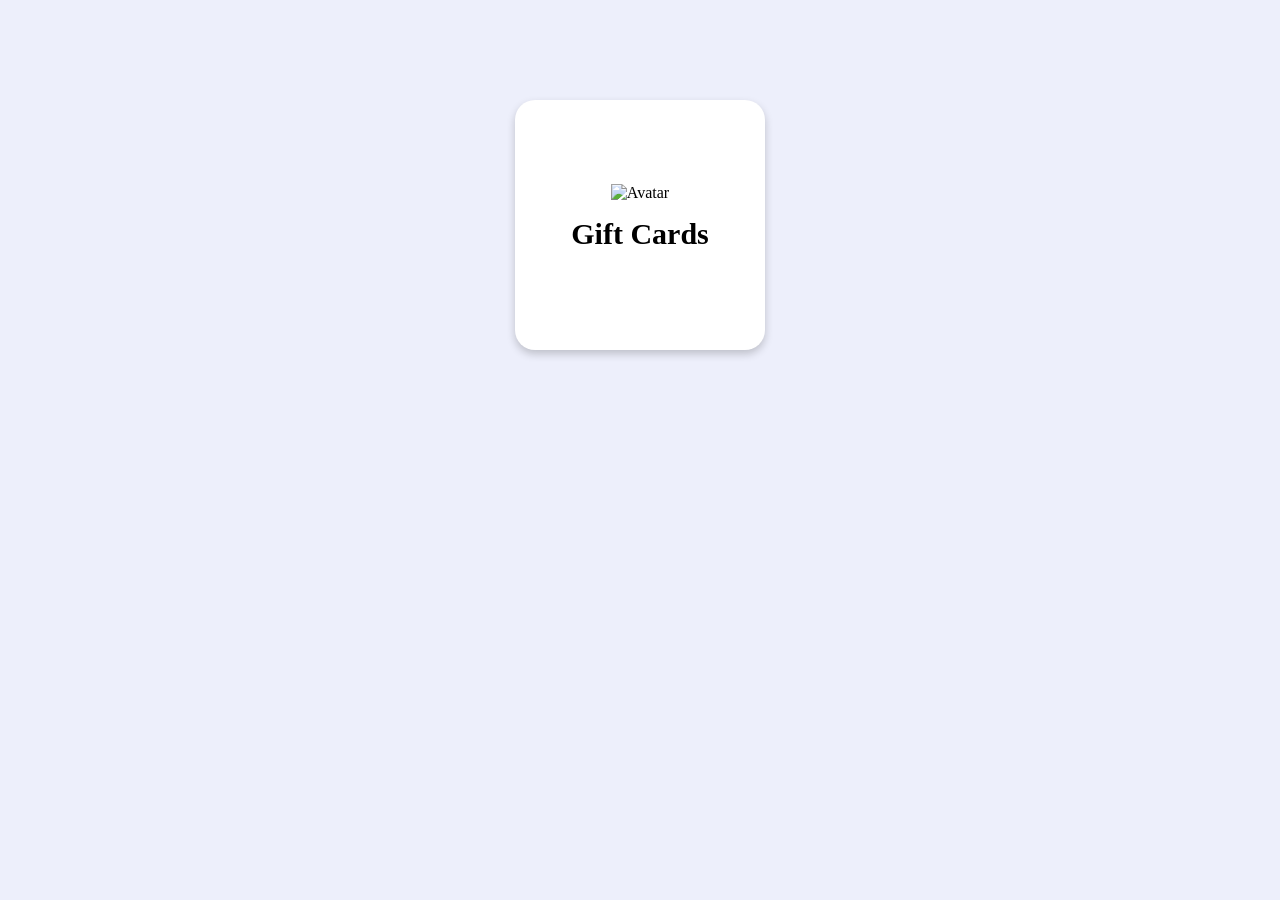
==== index.html @ 31a304d3 "Create index.html" ====
<!DOCTYPE html>
<html lang="en">
<head>
    <meta charset="UTF-8">
      <meta name="keywords" content="gift, giftcard, card, skullcandy, titan, fastrack"> 
    <meta name="viewport" content="width=device-width, initial-scale=1.0">
    <title>Home</title>
    <style>
        .card {
            /* Add shadows to create the "card" effect */
            box-shadow: 0 4px 8px 0 rgba(0,0,0,0.2);
            background-color: white;
            border-radius: 20px;
            transition: 0.3s;
            width: 250px;
            height: 250px;
            align-content: center;
        }

        /* On mouse-over, add a deeper shadow */
        .card:hover {
            box-shadow: 0 8px 16px 0 rgba(0,0,0,0.2);
        }

        /* Add some padding inside the card container */
        .container {
            padding: 5px;
        }

        a{
            text-decoration: none;
            color: inherit;
            
        }
    </style>
    <script async src="https://pagead2.googlesyndication.com/pagead/js/adsbygoogle.js?client=ca-pub-2944777052556576"
     crossorigin="anonymous"></script>
</head>
<body style="background-color: rgba(212, 215, 246, 0.4);">
    <div style="margin-top: 100px;">

    </div>
    <center>
        <a href="giftcards">
            <div class="card">
                <img src="./giftcards.jpg" alt="Avatar" style="width:200px">
                <div class="container">
                  <h4 style="font-size: 30px; margin: 10px;"><b>Gift Cards</b></h4>
                </div>
            </div>
        </a>
    </center>
</body>
</html>
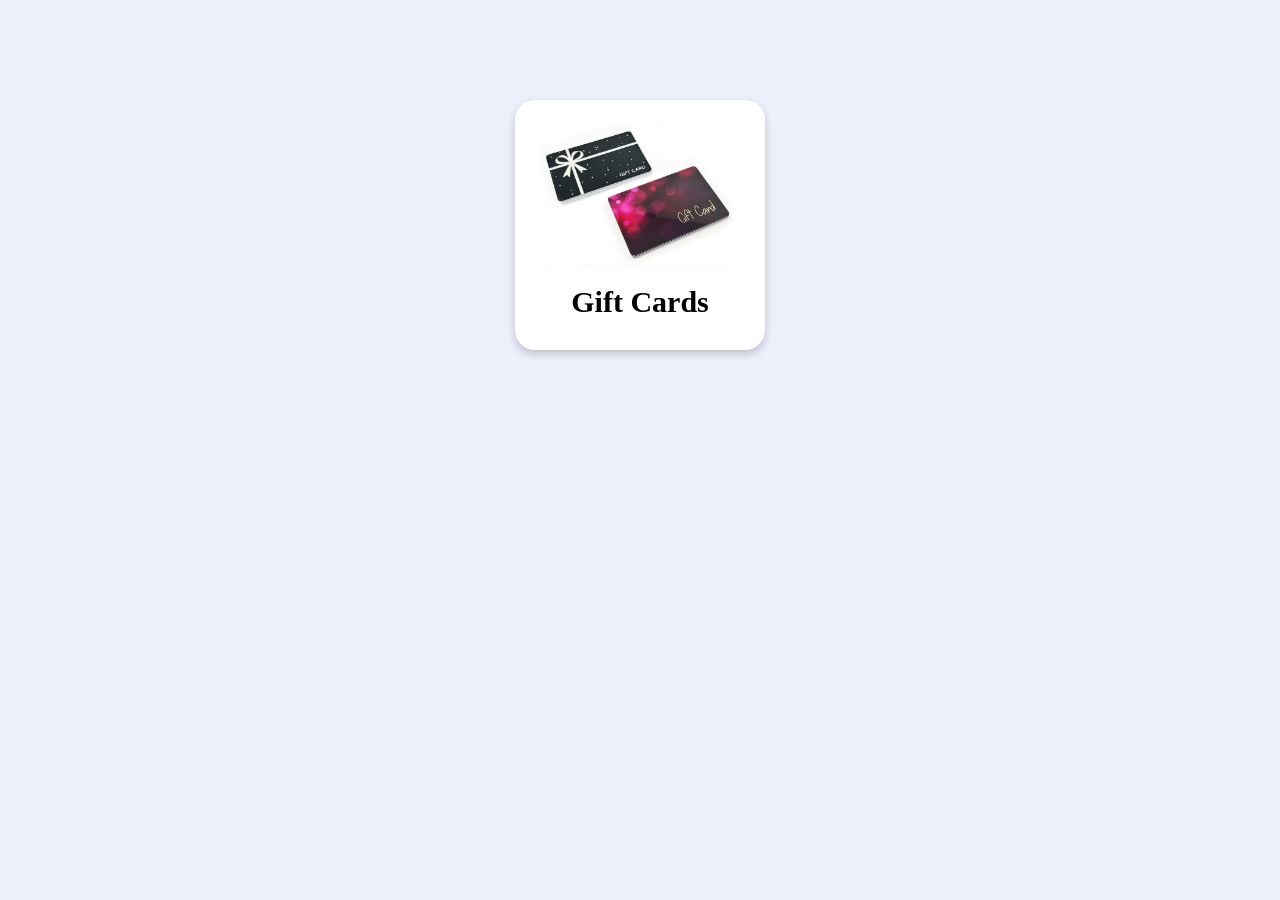
==== commit febed856: "Update index.html google-site-verification" ====
--- a/index.html
+++ b/index.html
@@ -4,6 +4,7 @@
     <meta charset="UTF-8">
       <meta name="keywords" content="gift, giftcard, card, skullcandy, titan, fastrack"> 
     <meta name="viewport" content="width=device-width, initial-scale=1.0">
+    <meta name="google-site-verification" content="vvWhkiwkCOusl-bg4lA3y7gsYu_VRQpP6DKQH3DzeG4" />
     <title>Home</title>
     <style>
         .card {
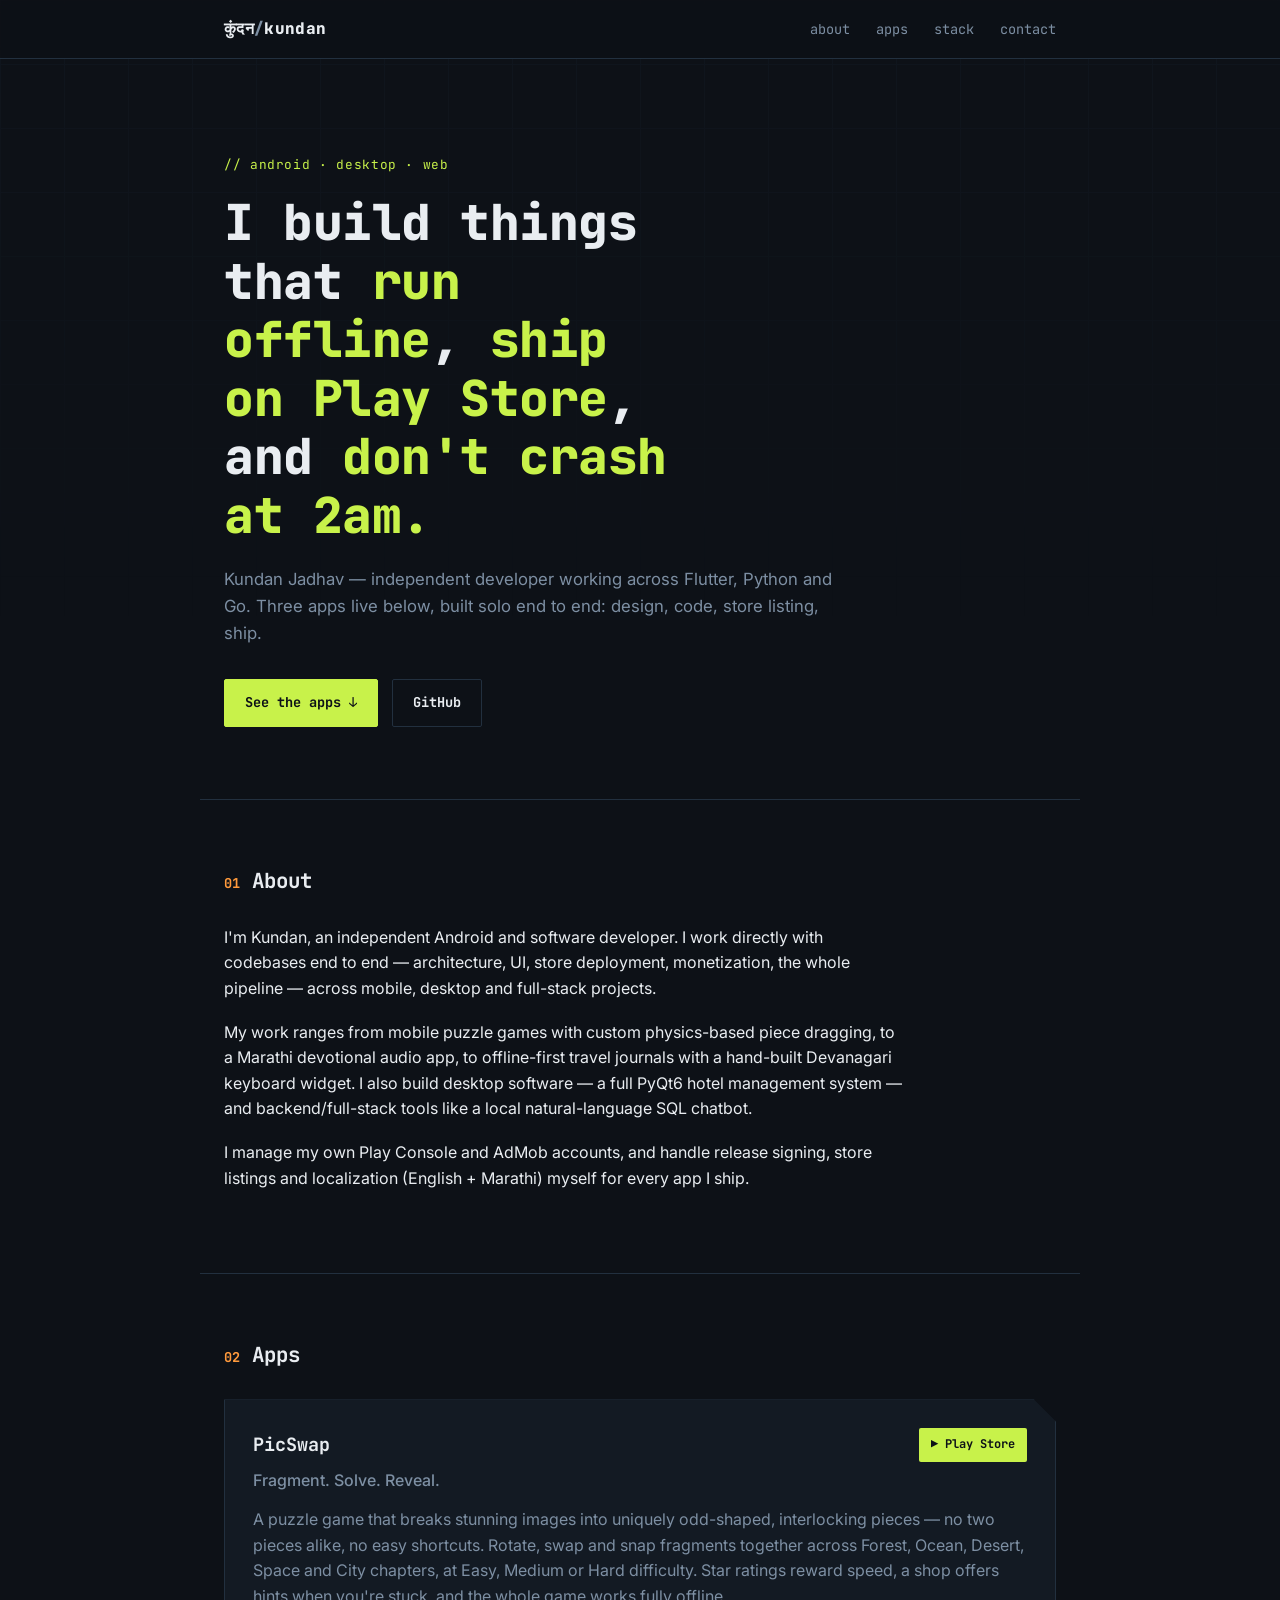
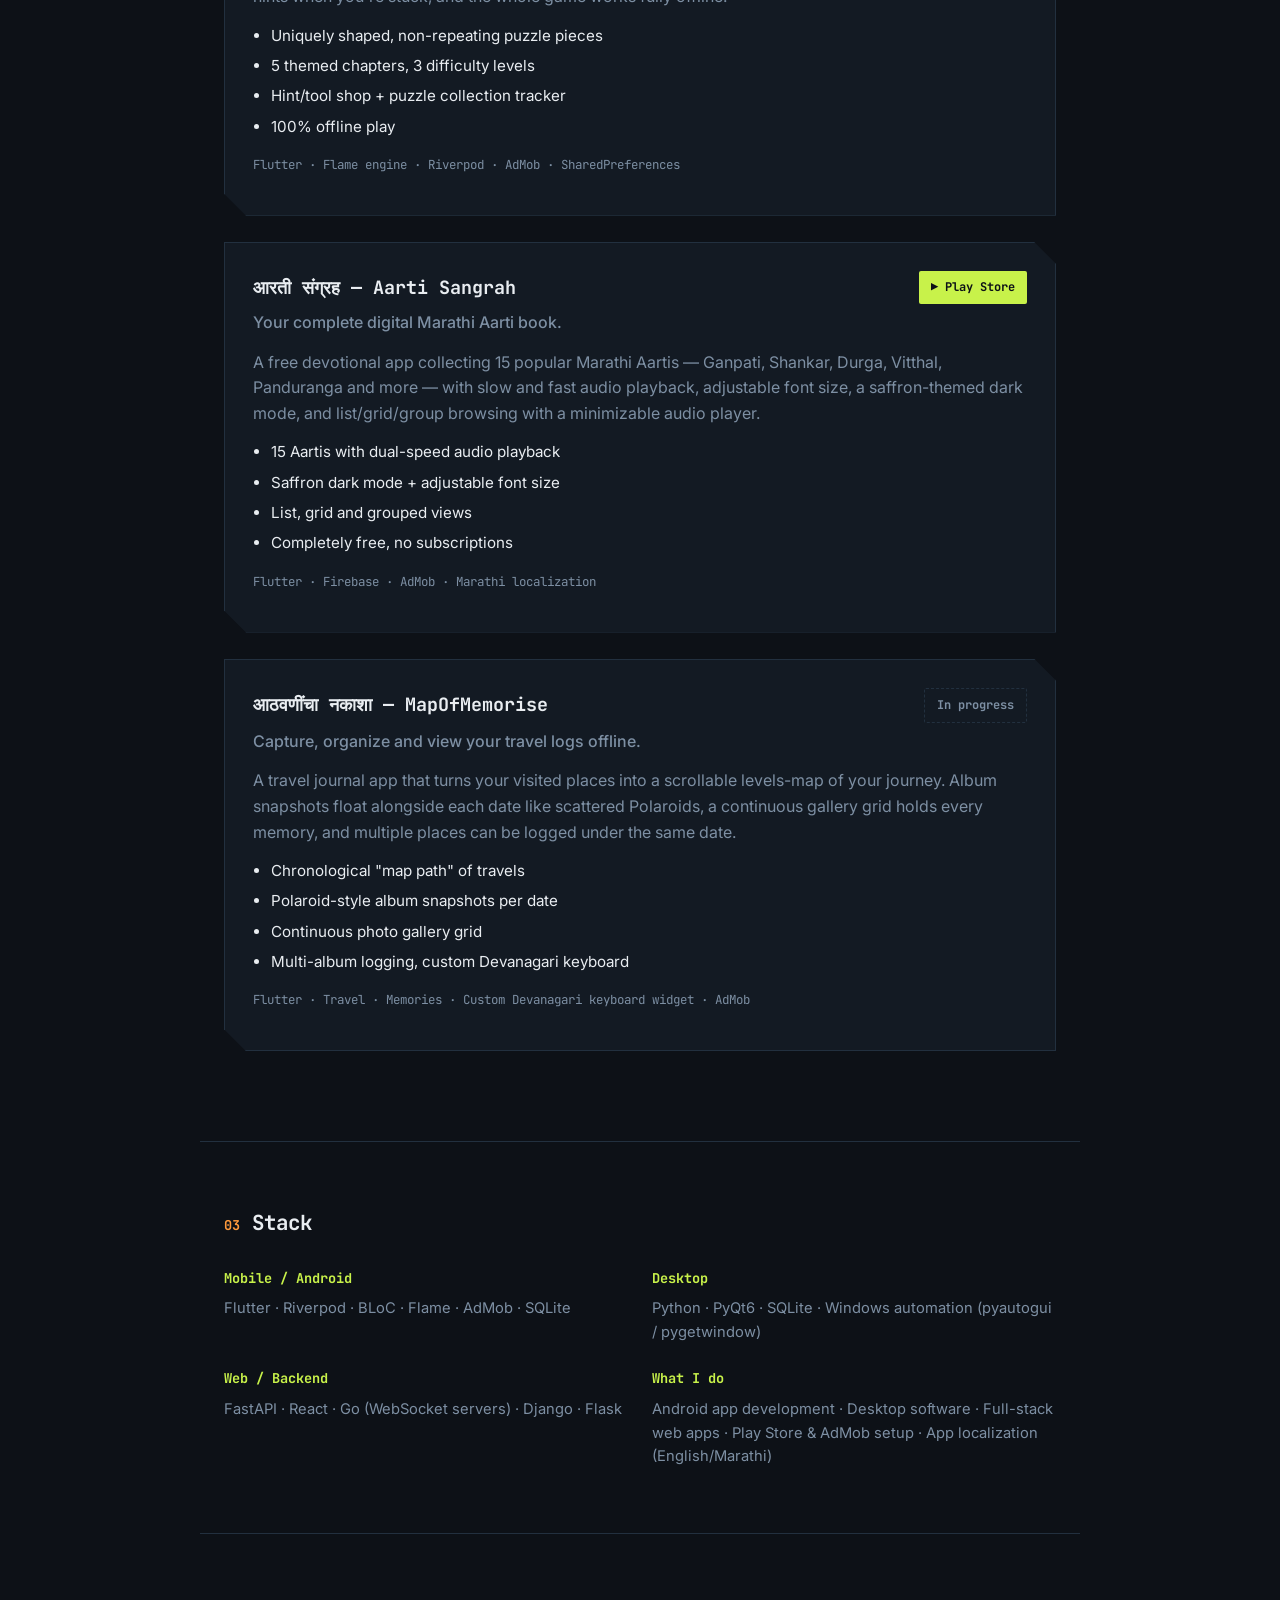
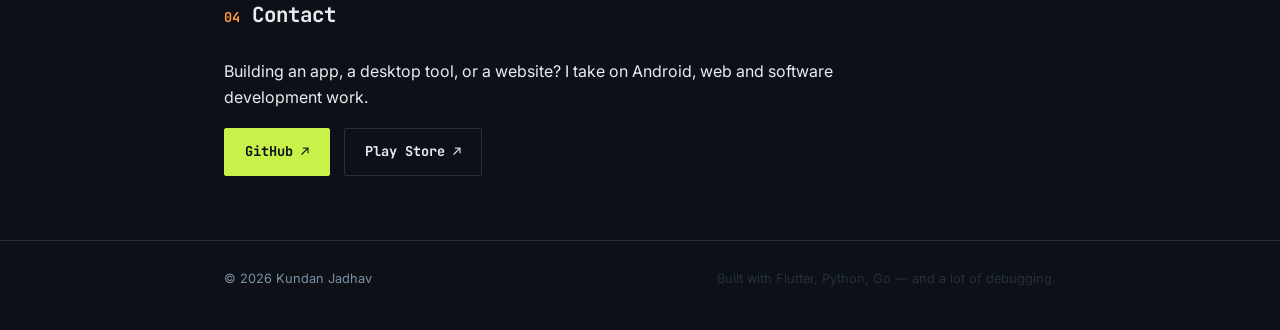
==== commit 26115c7c: "Add files via upload" ====
--- a/index.html
+++ b/index.html
@@ -1,55 +1,175 @@
 <!DOCTYPE html>
 <html lang="en">
+
 <head>
-    <meta charset="UTF-8">
-      <meta name="keywords" content="gift, giftcard, card, skullcandy, titan, fastrack"> 
-    <meta name="viewport" content="width=device-width, initial-scale=1.0">
-    <meta name="google-site-verification" content="vvWhkiwkCOusl-bg4lA3y7gsYu_VRQpP6DKQH3DzeG4" />
-    <title>Home</title>
-    <style>
-        .card {
-            /* Add shadows to create the "card" effect */
-            box-shadow: 0 4px 8px 0 rgba(0,0,0,0.2);
-            background-color: white;
-            border-radius: 20px;
-            transition: 0.3s;
-            width: 250px;
-            height: 250px;
-            align-content: center;
-        }
+  <meta charset="UTF-8">
+  <meta name="viewport" content="width=device-width, initial-scale=1.0">
+  <title>Kundan Jadhav — App & Software Developer</title>
+  <meta name="description"
+    content="Kundan Jadhav builds Android apps, websites, and desktop software. Flutter, Python, Go. See PicSwap, Aarti Sangrah, and MapOfMemorise.">
+  <link rel="stylesheet" href="style.css">
+</head>
 
-        /* On mouse-over, add a deeper shadow */
-        .card:hover {
-            box-shadow: 0 8px 16px 0 rgba(0,0,0,0.2);
-        }
+<body>
 
-        /* Add some padding inside the card container */
-        .container {
-            padding: 5px;
-        }
+  <div class="grid-bg" aria-hidden="true"></div>
 
-        a{
-            text-decoration: none;
-            color: inherit;
-            
-        }
-    </style>
-    <script async src="https://pagead2.googlesyndication.com/pagead/js/adsbygoogle.js?client=ca-pub-2944777052556576"
-     crossorigin="anonymous"></script>
-</head>
-<body style="background-color: rgba(212, 215, 246, 0.4);">
-    <div style="margin-top: 100px;">
+  <header class="site-header">
+    <div class="wrap header-row">
+      <span class="brand">कुंदन<span class="brand-dim">/</span>kundan</span>
+      <nav>
+        <a href="#about">about</a>
+        <a href="#apps">apps</a>
+        <a href="#stack">stack</a>
+        <a href="#contact">contact</a>
+      </nav>
+    </div>
+  </header>
 
+  <main>
+
+    <section class="hero wrap">
+      <p class="eyebrow">// android · desktop · web</p>
+      <h1>I build things that <span class="hl">run offline</span>,
+        <span class="hl">ship on Play Store</span>,
+        and <span class="hl">don't crash at 2am.</span>
+      </h1>
+      <p class="hero-sub">Kundan Jadhav — independent developer working across Flutter, Python and Go.
+        Three apps live below, built solo end to end: design, code, store listing, ship.</p>
+      <div class="hero-links">
+        <a class="btn" href="#apps">See the apps ↓</a>
+        <a class="btn btn-ghost" href="https://github.com/kundan-jadhav2001" target="_blank" rel="noopener">GitHub</a>
+      </div>
+    </section>
+
+    <section id="about" class="section wrap">
+      <h2><span class="num">01</span> About</h2>
+      <p class="lead">
+        I'm Kundan, an independent Android and software developer. I work directly with
+        codebases end to end — architecture, UI, store deployment, monetization, the whole
+        pipeline — across mobile, desktop and full-stack projects.
+      </p>
+      <p class="lead">
+        My work ranges from mobile puzzle games with custom physics-based piece dragging,
+        to a Marathi devotional audio app, to offline-first travel journals with a
+        hand-built Devanagari keyboard widget. I also build desktop software — a full
+        PyQt6 hotel management system — and backend/full-stack tools like a local
+        natural-language SQL chatbot.
+      </p>
+      <p class="lead">
+        I manage my own Play Console and AdMob accounts, and handle release signing,
+        store listings and localization (English + Marathi) myself for every app I ship.
+      </p>
+    </section>
+
+    <section id="apps" class="section wrap">
+      <h2><span class="num">02</span> Apps</h2>
+
+      <article class="app-card">
+        <div class="app-card-top">
+          <h3>PicSwap</h3>
+          <a class="play-badge" href="https://play.google.com/store/apps/details?id=com.kundan.picswap" target="_blank"
+            rel="noopener">▶ Play Store</a>
+        </div>
+        <p class="tagline">Fragment. Solve. Reveal.</p>
+        <p>A puzzle game that breaks stunning images into uniquely odd-shaped, interlocking
+          pieces — no two pieces alike, no easy shortcuts. Rotate, swap and snap fragments
+          together across Forest, Ocean, Desert, Space and City chapters, at Easy, Medium
+          or Hard difficulty. Star ratings reward speed, a shop offers hints when you're
+          stuck, and the whole game works fully offline.</p>
+        <ul class="feature-list">
+          <li>Uniquely shaped, non-repeating puzzle pieces</li>
+          <li>5 themed chapters, 3 difficulty levels</li>
+          <li>Hint/tool shop + puzzle collection tracker</li>
+          <li>100% offline play</li>
+        </ul>
+        <p class="tech-tags">Flutter · Flame engine · Riverpod · AdMob · SharedPreferences</p>
+      </article>
+
+      <article class="app-card">
+        <div class="app-card-top">
+          <h3>आरती संग्रह — Aarti Sangrah</h3>
+          <a class="play-badge" href="https://play.google.com/store/apps/details?id=com.kundan.aarti_book"
+            target="_blank" rel="noopener">▶ Play Store</a>
+        </div>
+        <p class="tagline">Your complete digital Marathi Aarti book.</p>
+        <p>A free devotional app collecting 15 popular Marathi Aartis — Ganpati, Shankar,
+          Durga, Vitthal, Panduranga and more — with slow and fast audio playback, adjustable
+          font size, a saffron-themed dark mode, and list/grid/group browsing with a
+          minimizable audio player.</p>
+        <ul class="feature-list">
+          <li>15 Aartis with dual-speed audio playback</li>
+          <li>Saffron dark mode + adjustable font size</li>
+          <li>List, grid and grouped views</li>
+          <li>Completely free, no subscriptions</li>
+        </ul>
+        <p class="tech-tags">Flutter · Firebase · AdMob · Marathi localization</p>
+      </article>
+
+      <article class="app-card">
+        <div class="app-card-top">
+          <h3>आठवणींचा नकाशा — MapOfMemorise</h3>
+          <span class="play-badge play-badge-soon">In progress</span>
+        </div>
+        <p class="tagline">Capture, organize and view your travel logs offline.</p>
+        <p>A travel journal app that turns your visited places into a scrollable levels-map
+          of your journey. Album snapshots float alongside each date like scattered
+          Polaroids, a continuous gallery grid holds every memory, and multiple places
+          can be logged under the same date.</p>
+        <ul class="feature-list">
+          <li>Chronological "map path" of travels</li>
+          <li>Polaroid-style album snapshots per date</li>
+          <li>Continuous photo gallery grid</li>
+          <li>Multi-album logging, custom Devanagari keyboard</li>
+        </ul>
+        <p class="tech-tags">Flutter · Travel · Memories · Custom Devanagari keyboard widget · AdMob</p>
+      </article>
+
+    </section>
+
+    <section id="stack" class="section wrap">
+      <h2><span class="num">03</span> Stack</h2>
+      <div class="stack-grid">
+        <div class="stack-col">
+          <h4>Mobile / Android</h4>
+          <p>Flutter · Riverpod · BLoC · Flame · AdMob · SQLite</p>
+        </div>
+        <div class="stack-col">
+          <h4>Desktop</h4>
+          <p>Python · PyQt6 · SQLite · Windows automation (pyautogui / pygetwindow)</p>
+        </div>
+        <div class="stack-col">
+          <h4>Web / Backend</h4>
+          <p>FastAPI · React · Go (WebSocket servers) · Django · Flask</p>
+        </div>
+        <div class="stack-col">
+          <h4>What I do</h4>
+          <p>Android app development · Desktop software · Full-stack web apps ·
+            Play Store &amp; AdMob setup · App localization (English/Marathi)</p>
+        </div>
+      </div>
+    </section>
+
+    <section id="contact" class="section wrap">
+      <h2><span class="num">04</span> Contact</h2>
+      <p class="lead">Building an app, a desktop tool, or a website? I take on Android,
+        web and software development work.</p>
+      <div class="hero-links">
+        <a class="btn" href="https://github.com/kundan-jadhav2001" target="_blank" rel="noopener">GitHub ↗</a>
+        <a class="btn btn-ghost" href="https://play.google.com/store/apps/developer?id=Kundan+Jadhav" target="_blank"
+          rel="noopener">Play Store ↗</a>
+      </div>
+    </section>
+
+  </main>
+
+  <footer class="site-footer">
+    <div class="wrap">
+      <span>© 2026 Kundan Jadhav</span>
+      <span class="footer-dim">Built with Flutter, Python, Go — and a lot of debugging.</span>
     </div>
-    <center>
-        <a href="giftcards">
-            <div class="card">
-                <img src="./giftcards.jpg" alt="Avatar" style="width:200px">
-                <div class="container">
-                  <h4 style="font-size: 30px; margin: 10px;"><b>Gift Cards</b></h4>
-                </div>
-            </div>
-        </a>
-    </center>
+  </footer>
+
 </body>
-</html>
+
+</html>
--- a/style.css
+++ b/style.css
@@ -0,0 +1,237 @@
+@import url('https://fonts.googleapis.com/css2?family=JetBrains+Mono:wght@400;500;700;800&family=Inter:wght@400;500;600&display=swap');
+
+:root{
+  --ink:#0d1117;
+  --panel:#131a23;
+  --line:#22303f;
+  --paper:#e9edf1;
+  --dim:#7d8fa3;
+  --lime:#c8f24a;
+  --saffron:#ff9a3c;
+  --radius:2px;
+}
+
+*{box-sizing:border-box;}
+html{scroll-behavior:smooth;}
+
+body{
+  margin:0;
+  background:var(--ink);
+  color:var(--paper);
+  font-family:'Inter',sans-serif;
+  line-height:1.6;
+  -webkit-font-smoothing:antialiased;
+}
+
+h1,h2,h3,h4,.brand,.btn,.eyebrow,.num,.play-badge,.tech-tags,nav a{
+  font-family:'JetBrains Mono',monospace;
+}
+
+.wrap{
+  max-width:880px;
+  margin:0 auto;
+  padding:0 24px;
+}
+
+/* faint code-grid backdrop */
+.grid-bg{
+  position:fixed;
+  inset:0;
+  z-index:-1;
+  background-image:
+    linear-gradient(var(--line) 1px, transparent 1px),
+    linear-gradient(90deg, var(--line) 1px, transparent 1px);
+  background-size:64px 64px;
+  opacity:0.18;
+  mask-image:linear-gradient(to bottom, black, transparent 70%);
+}
+
+/* header */
+.site-header{
+  position:sticky;
+  top:0;
+  z-index:10;
+  backdrop-filter:blur(8px);
+  background:rgba(13,17,23,0.85);
+  border-bottom:1px solid var(--line);
+}
+.header-row{
+  display:flex;
+  justify-content:space-between;
+  align-items:center;
+  padding:16px 24px;
+}
+.brand{font-weight:800; font-size:1rem; letter-spacing:0.02em;}
+.brand-dim{color:var(--dim);}
+nav a{
+  color:var(--dim);
+  text-decoration:none;
+  margin-left:22px;
+  font-size:0.85rem;
+  transition:color 0.15s ease;
+}
+nav a:hover{color:var(--lime);}
+
+/* hero */
+.hero{
+  padding:96px 24px 72px;
+}
+.eyebrow{
+  color:var(--lime);
+  font-size:0.8rem;
+  letter-spacing:0.05em;
+  margin:0 0 18px;
+}
+h1{
+  font-size:clamp(2rem, 5vw, 3.1rem);
+  line-height:1.18;
+  margin:0 0 22px;
+  font-weight:800;
+  letter-spacing:-0.01em;
+  max-width:15ch;
+}
+.hl{color:var(--lime);}
+.hero-sub{
+  max-width:56ch;
+  color:var(--dim);
+  font-size:1.05rem;
+  margin:0 0 32px;
+}
+.hero-links{display:flex; gap:14px; flex-wrap:wrap;}
+.btn{
+  display:inline-block;
+  background:var(--lime);
+  color:var(--ink);
+  text-decoration:none;
+  padding:12px 20px;
+  border-radius:var(--radius);
+  font-weight:700;
+  font-size:0.85rem;
+  border:1px solid var(--lime);
+  transition:transform 0.15s ease, background 0.15s ease;
+}
+.btn:hover{transform:translateY(-2px);}
+.btn-ghost{
+  background:transparent;
+  color:var(--paper);
+  border:1px solid var(--line);
+}
+.btn-ghost:hover{border-color:var(--lime); color:var(--lime);}
+
+/* sections */
+.section{
+  padding:64px 24px;
+  border-top:1px solid var(--line);
+}
+h2{
+  font-size:1.3rem;
+  margin:0 0 28px;
+  display:flex;
+  align-items:baseline;
+  gap:12px;
+}
+.num{color:var(--saffron); font-size:0.85rem;}
+.lead{
+  color:var(--paper);
+  max-width:68ch;
+  margin:0 0 18px;
+  font-size:1rem;
+}
+
+/* app cards - clipped puzzle-piece corner as signature */
+.app-card{
+  background:var(--panel);
+  border:1px solid var(--line);
+  padding:28px 28px 26px;
+  margin-bottom:26px;
+  position:relative;
+  clip-path:polygon(0 0, calc(100% - 22px) 0, 100% 22px, 100% 100%, 22px 100%, 0 calc(100% - 22px));
+}
+.app-card-top{
+  display:flex;
+  justify-content:space-between;
+  align-items:center;
+  flex-wrap:wrap;
+  gap:10px;
+  margin-bottom:6px;
+}
+.app-card h3{
+  margin:0;
+  font-size:1.15rem;
+  color:var(--paper);
+}
+.tagline{
+  color:var(--lime);
+  font-weight:500;
+  margin:0 0 12px;
+}
+.app-card p{margin:0 0 14px; color:var(--dim);}
+.feature-list{
+  margin:0 0 16px;
+  padding-left:18px;
+  color:var(--paper);
+}
+.feature-list li{margin-bottom:6px; font-size:0.95rem;}
+.tech-tags{
+  font-size:0.78rem;
+  color:var(--saffron);
+  margin:0;
+}
+.play-badge{
+  color:var(--ink);
+  background:var(--lime);
+  text-decoration:none;
+  font-size:0.75rem;
+  font-weight:700;
+  padding:7px 12px;
+  border-radius:var(--radius);
+  white-space:nowrap;
+}
+.play-badge-soon{
+  background:transparent;
+  color:var(--dim);
+  border:1px dashed var(--line);
+}
+
+/* stack */
+.stack-grid{
+  display:grid;
+  grid-template-columns:repeat(2, 1fr);
+  gap:24px;
+}
+.stack-col h4{
+  color:var(--lime);
+  font-size:0.85rem;
+  margin:0 0 8px;
+}
+.stack-col p{
+  color:var(--dim);
+  margin:0;
+  font-size:0.92rem;
+}
+
+/* footer */
+.site-footer{
+  border-top:1px solid var(--line);
+  padding:28px 24px 40px;
+  font-size:0.8rem;
+  color:var(--dim);
+}
+.site-footer .wrap{
+  display:flex;
+  justify-content:space-between;
+  flex-wrap:wrap;
+  gap:8px;
+}
+.footer-dim{color:var(--line);}
+
+@media (max-width:640px){
+  .hero{padding:64px 20px 48px;}
+  .stack-grid{grid-template-columns:1fr;}
+  .app-card{padding:22px 20px;}
+}
+
+@media (prefers-reduced-motion:reduce){
+  html{scroll-behavior:auto;}
+  .btn{transition:none;}
+}
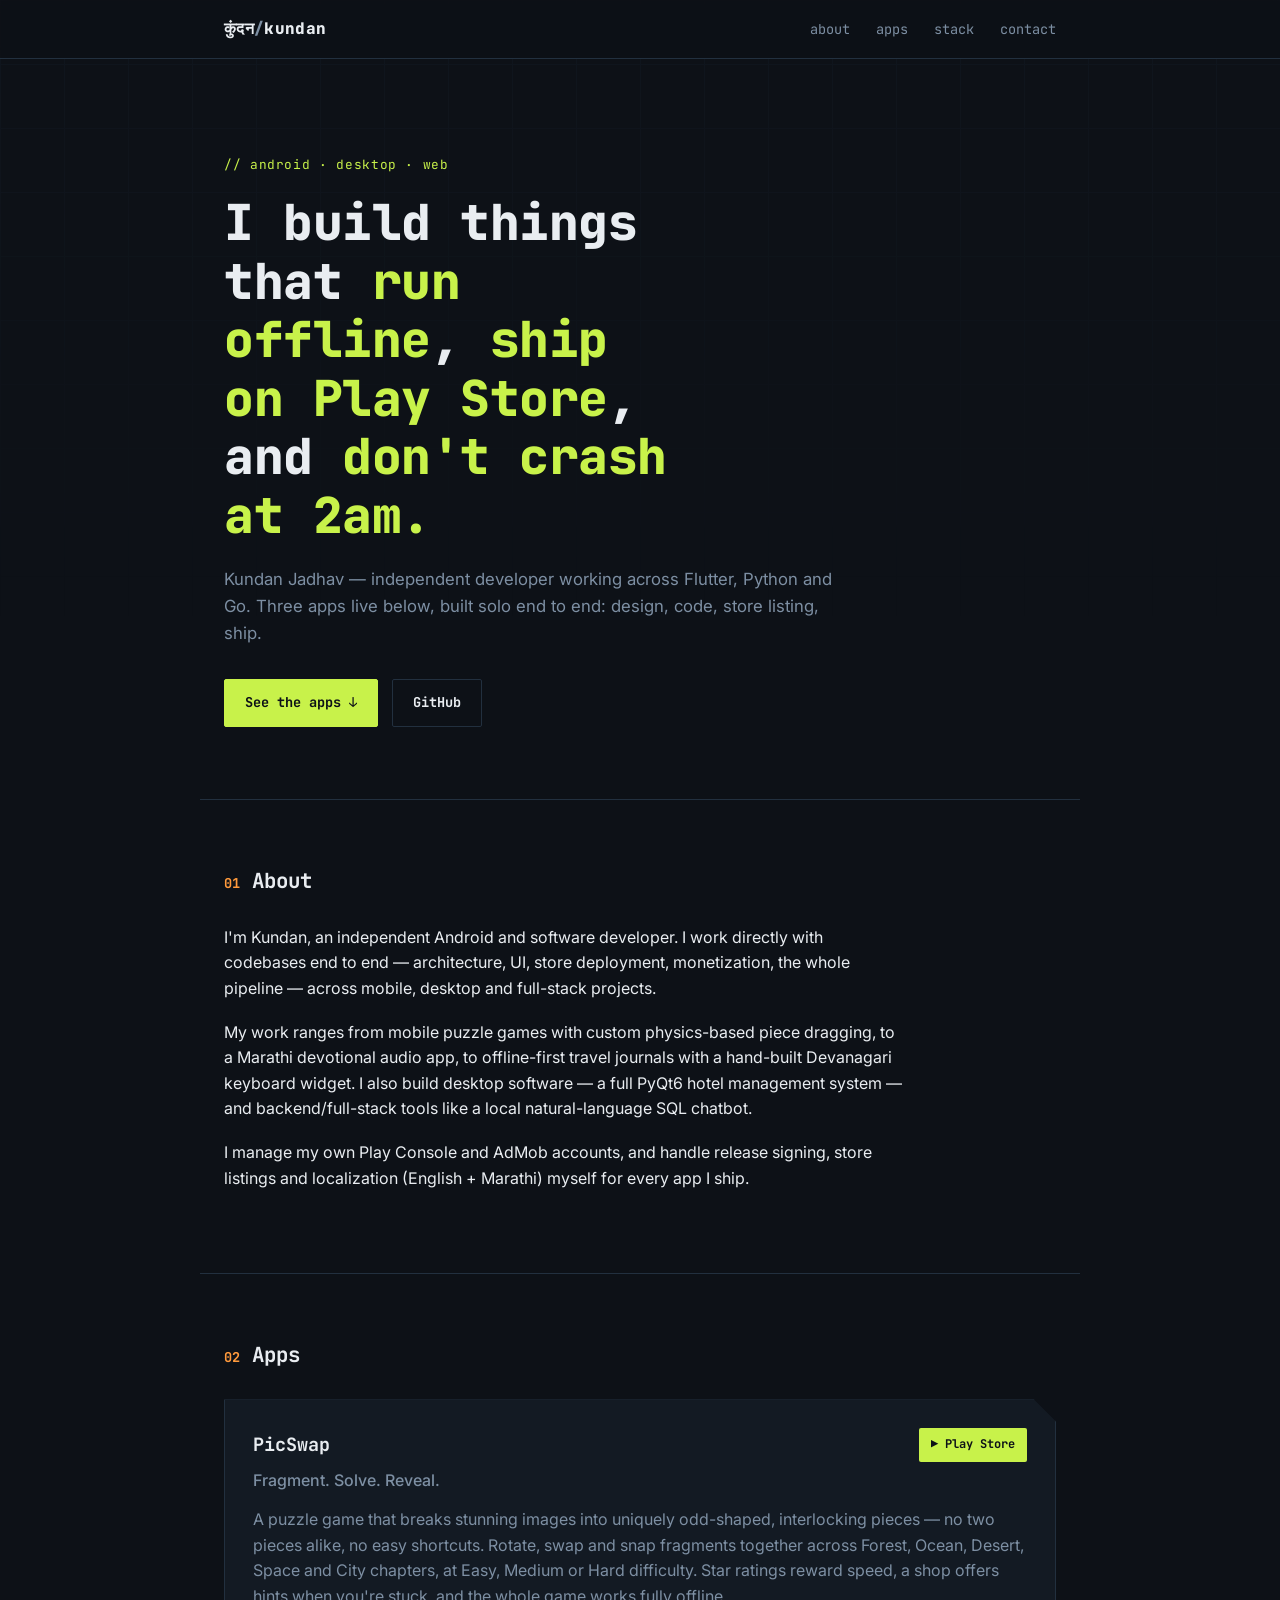
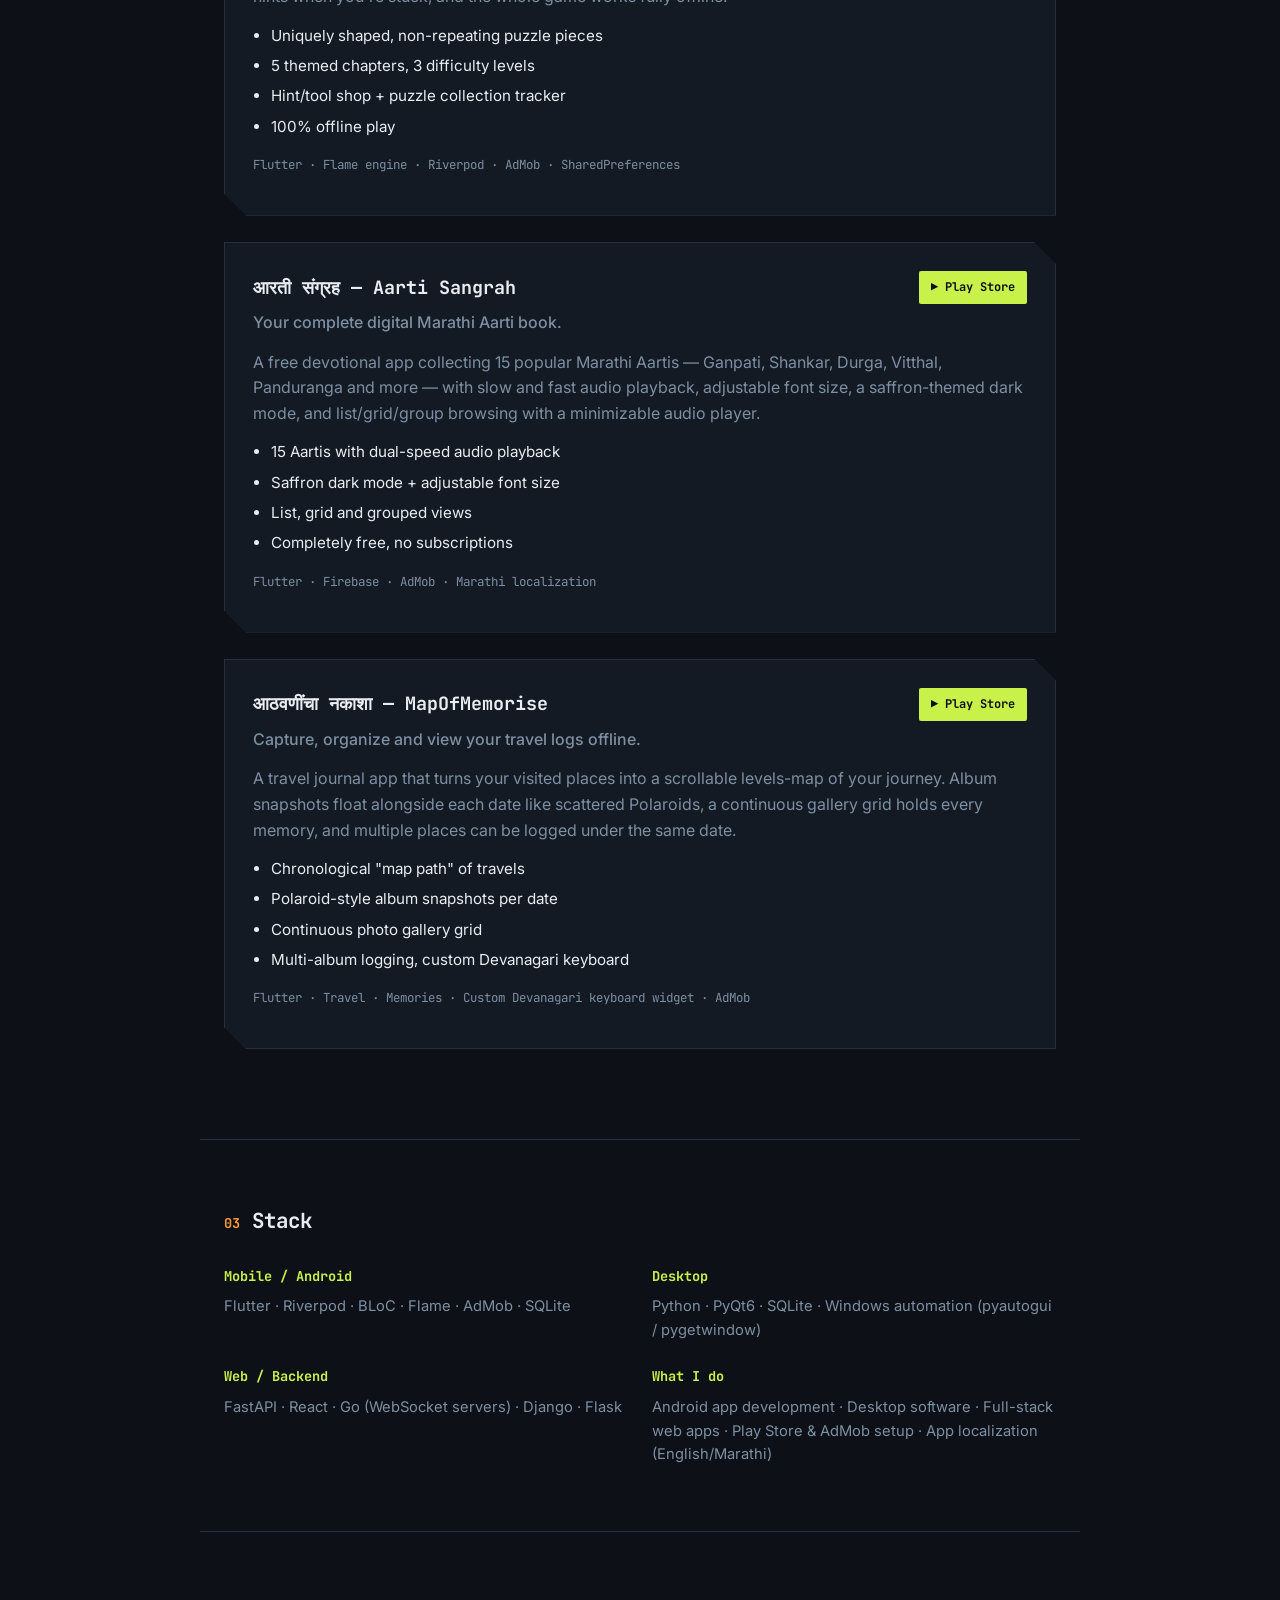
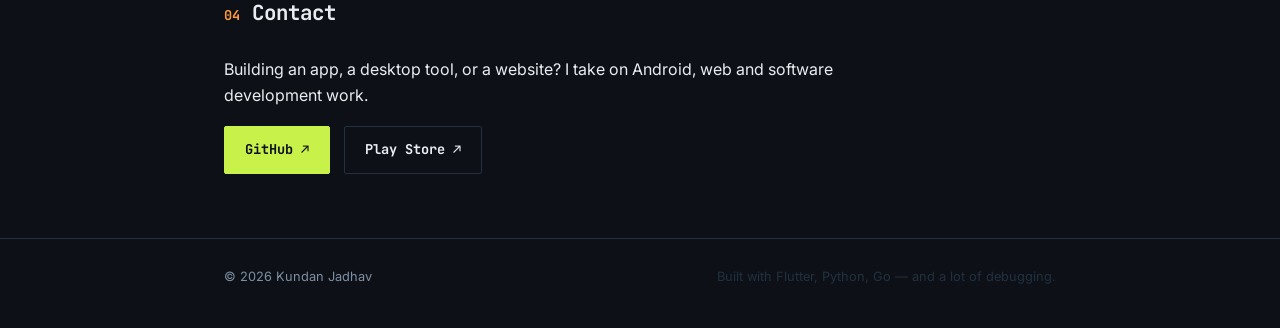
==== commit 1d5f5950: "removed punarvasu website, added playstore link for map of memories app" ====
--- a/index.html
+++ b/index.html
@@ -8,6 +8,8 @@
   <meta name="description"
     content="Kundan Jadhav builds Android apps, websites, and desktop software. Flutter, Python, Go. See PicSwap, Aarti Sangrah, and MapOfMemorise.">
   <link rel="stylesheet" href="style.css">
+  <script async src="https://pagead2.googlesyndication.com/pagead/js/adsbygoogle.js?client=ca-pub-2944777052556576"
+    crossorigin="anonymous"></script>
 </head>
 
 <body>
@@ -109,7 +111,8 @@
       <article class="app-card">
         <div class="app-card-top">
           <h3>आठवणींचा नकाशा — MapOfMemorise</h3>
-          <span class="play-badge play-badge-soon">In progress</span>
+          <a class="play-badge" href="https://play.google.com/store/apps/details?id=com.kundan.map_of_memories"
+            target="_blank" rel="noopener">▶ Play Store</a>
         </div>
         <p class="tagline">Capture, organize and view your travel logs offline.</p>
         <p>A travel journal app that turns your visited places into a scrollable levels-map
